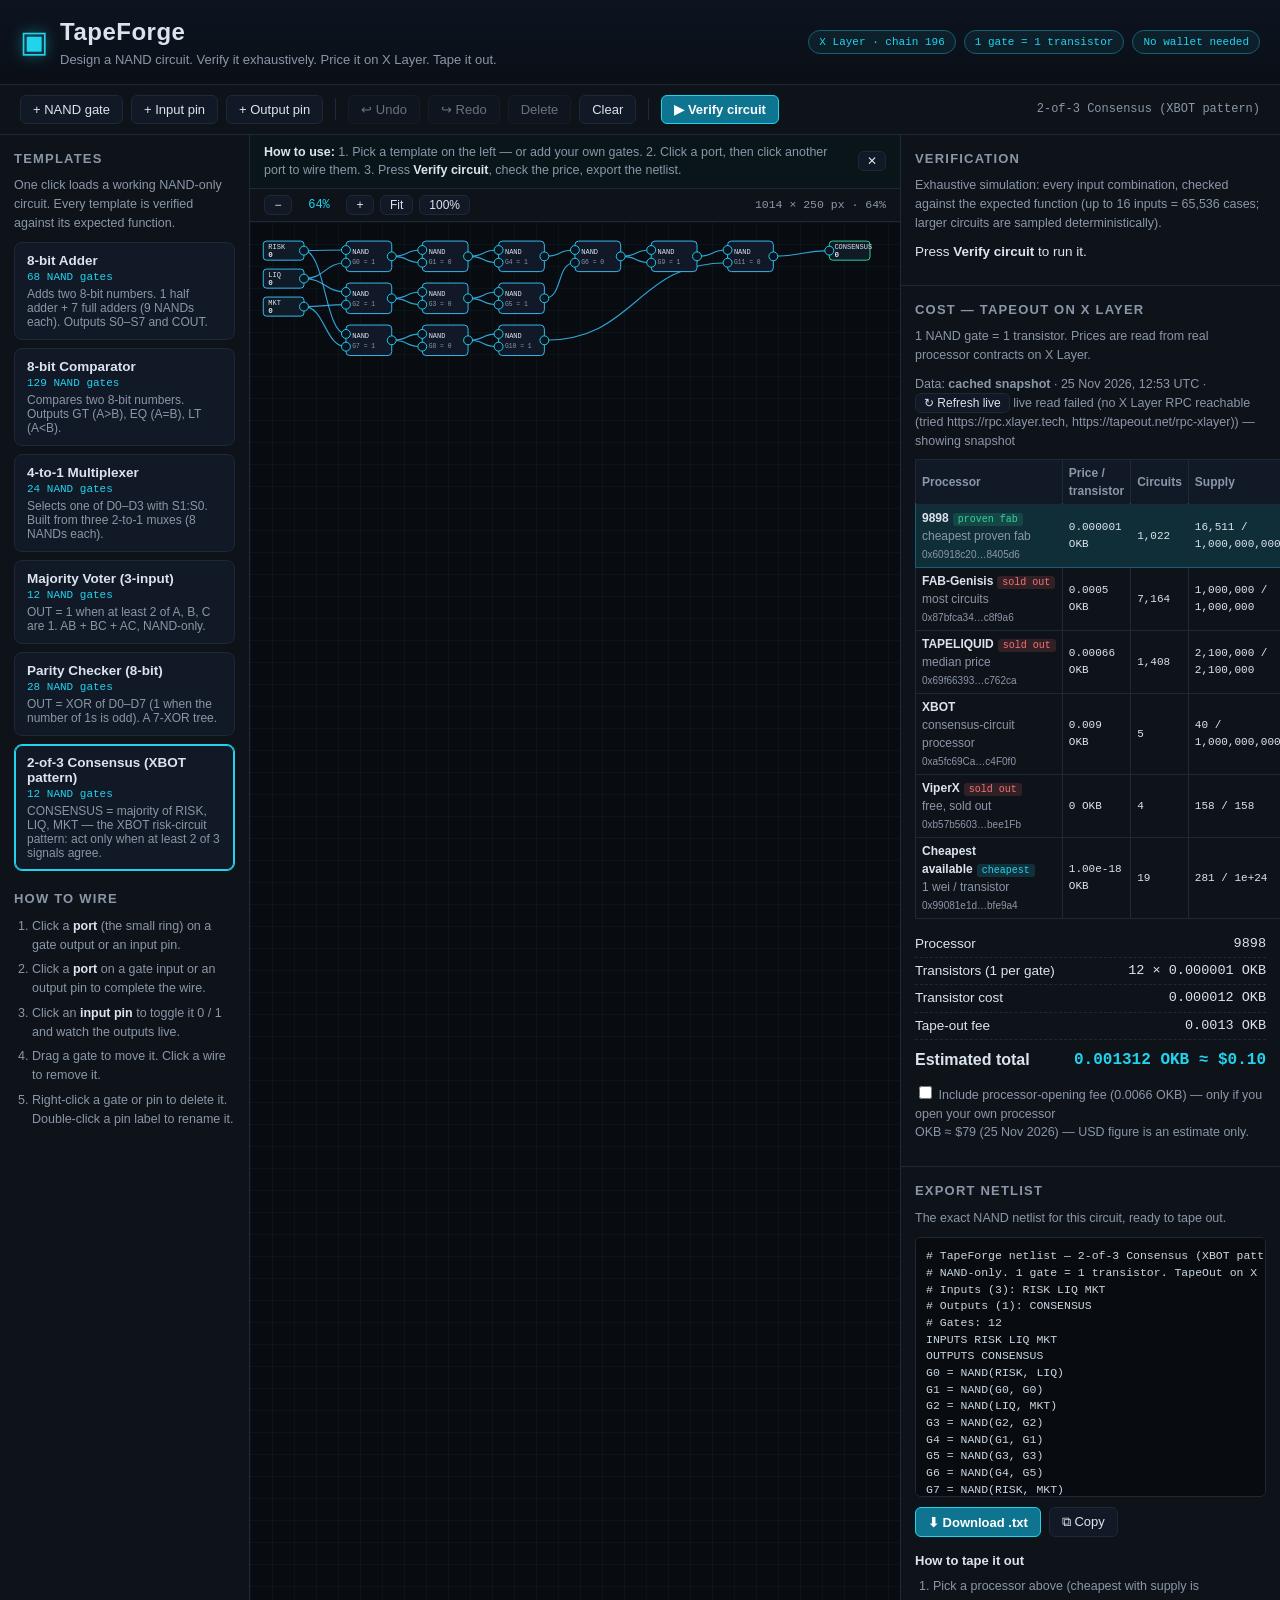
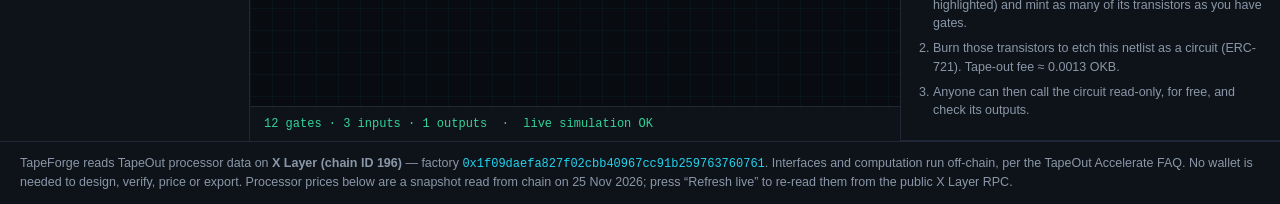
==== index.html @ 0285b3eb "TapeForge: visual NAND circuit designer for TapeOut on X Layer - Visual gate-level NAND editor with " ====
<!DOCTYPE html>
<html lang="en">
<head>
<meta charset="utf-8">
<meta name="viewport" content="width=device-width, initial-scale=1">
<title>TapeForge — Visual NAND Circuit Designer for TapeOut on X Layer</title>
<link rel="stylesheet" href="style.css">
</head>
<body>
<header>
  <div class="brand">
    <div class="logo" aria-hidden="true">▣</div>
    <div>
      <h1>TapeForge</h1>
      <p class="tagline">Design a NAND circuit. Verify it exhaustively. Price it on X Layer. Tape it out.</p>
    </div>
  </div>
  <div class="badges">
    <span class="badge">X Layer · chain 196</span>
    <span class="badge">1 gate = 1 transistor</span>
    <span class="badge">No wallet needed</span>
  </div>
</header>

<div id="toolbar" role="toolbar" aria-label="Editor actions">
  <button id="btn-add-gate" title="Add a NAND gate to the canvas">+ NAND gate</button>
  <button id="btn-add-input" title="Add an input pin">+ Input pin</button>
  <button id="btn-add-output" title="Add an output pin">+ Output pin</button>
  <span class="sep"></span>
  <button id="btn-undo" title="Undo (Ctrl+Z)">↩ Undo</button>
  <button id="btn-redo" title="Redo (Ctrl+Y)">↪ Redo</button>
  <button id="btn-delete" title="Delete the selected gate or pin">Delete</button>
  <button id="btn-clear" title="Clear the whole circuit">Clear</button>
  <span class="sep"></span>
  <button id="btn-verify" class="primary" title="Simulate every input combination and check the outputs">▶ Verify circuit</button>
  <span id="circuit-name" title="Loaded template or custom circuit">Custom circuit</span>
</div>

<main>
  <aside id="templates" aria-label="Templates">
    <h2>Templates</h2>
    <p class="panel-note">One click loads a working NAND-only circuit. Every template is verified against its expected function.</p>
    <div id="template-list"></div>
    <h2>How to wire</h2>
    <ol class="howto">
      <li>Click a <b>port</b> (the small ring) on a gate output or an input pin.</li>
      <li>Click a <b>port</b> on a gate input or an output pin to complete the wire.</li>
      <li>Click an <b>input pin</b> to toggle it 0 / 1 and watch the outputs live.</li>
      <li>Drag a gate to move it. Click a wire to remove it.</li>
      <li>Right-click a gate or pin to delete it. Double-click a pin label to rename it.</li>
    </ol>
  </aside>

  <section id="editor-wrap" aria-label="Circuit editor">
    <div id="hint-bar">
      <span><b>How to use:</b> 1. Pick a template on the left — or add your own gates. 2. Click a port, then click another port to wire them. 3. Press <b>Verify circuit</b>, check the price, export the netlist.</span>
      <button id="hint-close" class="small" title="Hide this hint">✕</button>
    </div>
    <div id="canvas-bar">
      <div class="zoom" role="group" aria-label="Canvas zoom">
        <button id="btn-zoom-out" title="Zoom out">−</button>
        <span id="zoom-label" title="Current zoom">100%</span>
        <button id="btn-zoom-in" title="Zoom in">+</button>
        <button id="btn-zoom-fit" title="Fit the whole circuit in view">Fit</button>
        <button id="btn-zoom-100" title="Zoom to 100%">100%</button>
      </div>
      <span id="canvas-size" title="Canvas size in circuit units"></span>
    </div>
    <div id="canvas-scroll">
      <svg id="canvas" xmlns="http://www.w3.org/2000/svg"></svg>
    </div>
    <div id="live-status">—</div>
  </section>

  <aside id="side">
    <section class="panel" id="verify-panel" aria-label="Verification results">
      <h2>Verification</h2>
      <p class="panel-note">Exhaustive simulation: every input combination, checked against the expected function (up to 16 inputs = 65,536 cases; larger circuits are sampled deterministically).</p>
      <div id="verify-summary">Press <b>Verify circuit</b> to run it.</div>
      <div id="verify-table-wrap"></div>
    </section>

    <section class="panel" id="cost-panel" aria-label="Cost estimator">
      <h2>Cost — TapeOut on X Layer</h2>
      <p class="panel-note">1 NAND gate = 1 transistor. Prices are read from real processor contracts on X Layer.</p>
      <div id="data-source">Data: <b>cached snapshot</b> · <span id="snapshot-date">25 Nov 2026, 12:53 UTC</span> · <button id="btn-refresh" class="small">↻ Refresh live</button> <span id="refresh-status"></span></div>
      <table id="processor-table">
        <thead><tr><th>Processor</th><th>Price / transistor</th><th>Circuits</th><th>Supply</th></tr></thead>
        <tbody id="processor-body"></tbody>
      </table>
      <div id="cost-breakdown"></div>
      <label class="check"><input type="checkbox" id="chk-open-fee"> Include processor-opening fee (0.0066 OKB) — only if you open your own processor</label>
      <p class="panel-note" id="okb-note">OKB ≈ $79 (25 Nov 2026) — USD figure is an estimate only.</p>
    </section>

    <section class="panel" id="export-panel" aria-label="Netlist export">
      <h2>Export netlist</h2>
      <p class="panel-note">The exact NAND netlist for this circuit, ready to tape out.</p>
      <pre id="netlist-view"></pre>
      <div class="btn-row">
        <button id="btn-download" class="primary">⬇ Download .txt</button>
        <button id="btn-copy">⧉ Copy</button>
      </div>
      <h3>How to tape it out</h3>
      <ol class="howto">
        <li>Pick a processor above (cheapest with supply is highlighted) and mint as many of its transistors as you have gates.</li>
        <li>Burn those transistors to etch this netlist as a circuit (ERC-721). Tape-out fee ≈ 0.0013 OKB.</li>
        <li>Anyone can then call the circuit read-only, for free, and check its outputs.</li>
      </ol>
    </section>
  </aside>
</main>

<footer>
  <p>TapeForge reads TapeOut processor data on <b>X Layer (chain ID 196)</b> — factory <code>0x1f09daefa827f02cbb40967cc91b259763760761</code>.
  Interfaces and computation run off-chain, per the TapeOut Accelerate FAQ. No wallet is needed to design, verify, price or export.
  Processor prices below are a snapshot read from chain on 25 Nov 2026; press “Refresh live” to re-read them from the public X Layer RPC.</p>
</footer>

<script src="circuit.js"></script>
<script src="app.js"></script>
</body>
</html>
---- style.css ----
/* TapeForge — dark "chip fab" aesthetic. No external fonts or assets. */
:root {
  --bg: #07090c;
  --panel: #0e1319;
  --panel-2: #111826;
  --border: #1e2836;
  --text: #dbe4ee;
  --muted: #8a97a8;
  --cyan: #22d3ee;
  --cyan-dim: #155e75;
  --green: #34d399;
  --red: #f87171;
  --amber: #fbbf24;
  --mono: ui-monospace, "SF Mono", "Cascadia Mono", Menlo, Consolas, monospace;
}
* { box-sizing: border-box; }
html, body { margin: 0; padding: 0; }
body {
  background: var(--bg);
  color: var(--text);
  font: 14px/1.5 -apple-system, "Segoe UI", Roboto, Helvetica, Arial, sans-serif;
  min-height: 100vh;
  display: flex;
  flex-direction: column;
}
code { font-family: var(--mono); font-size: 12px; color: var(--cyan); }

/* ---------- header ---------- */
header {
  display: flex; justify-content: space-between; align-items: center;
  gap: 16px; flex-wrap: wrap;
  padding: 14px 20px;
  background: linear-gradient(180deg, #0d1420, #0a0f16);
  border-bottom: 1px solid var(--border);
}
.brand { display: flex; align-items: center; gap: 12px; }
.logo {
  font-size: 30px; line-height: 1; color: var(--cyan);
  text-shadow: 0 0 14px rgba(34, 211, 238, .55);
}
header h1 { margin: 0; font-size: 24px; letter-spacing: .5px; }
.tagline { margin: 0; color: var(--muted); font-size: 13px; }
.badges { display: flex; gap: 8px; flex-wrap: wrap; }
.badge {
  font-family: var(--mono); font-size: 11px; color: var(--cyan);
  border: 1px solid var(--cyan-dim); border-radius: 999px;
  padding: 3px 10px; background: rgba(34, 211, 238, .07); white-space: nowrap;
}

/* ---------- toolbar ---------- */
#toolbar {
  display: flex; align-items: center; gap: 8px; flex-wrap: wrap;
  padding: 10px 20px; background: var(--panel); border-bottom: 1px solid var(--border);
}
#toolbar .sep { width: 1px; height: 22px; background: var(--border); margin: 0 4px; }
#circuit-name {
  margin-left: auto; font-family: var(--mono); font-size: 12px; color: var(--muted);
}
button {
  background: var(--panel-2); color: var(--text);
  border: 1px solid var(--border); border-radius: 6px;
  padding: 6px 12px; font-size: 13px; cursor: pointer;
}
button:hover:not(:disabled) { border-color: var(--cyan-dim); color: #fff; }
button:disabled { opacity: .45; cursor: default; }
button.primary { background: #0e7490; border-color: #22d3ee; color: #fff; font-weight: 600; }
button.primary:hover { background: #0891b2; }
button.small { padding: 2px 8px; font-size: 12px; }
button.danger { border-color: #7f1d1d; color: var(--red); }

/* ---------- layout ---------- */
main {
  flex: 1; display: grid;
  grid-template-columns: 250px minmax(0, 1fr) 380px;
  gap: 0; min-height: 0;
}
aside, #editor-wrap { min-height: 0; }
#templates {
  border-right: 1px solid var(--border); background: var(--panel);
  padding: 14px; overflow-y: auto;
}
#side {
  border-left: 1px solid var(--border); background: var(--panel);
  overflow-y: auto; display: flex; flex-direction: column;
}
#editor-wrap { display: flex; flex-direction: column; min-width: 0; }
h2 { font-size: 13px; text-transform: uppercase; letter-spacing: 1.2px; color: var(--muted); margin: 0 0 8px; }
h3 { font-size: 13px; margin: 14px 0 6px; color: var(--text); }
.panel { padding: 14px; border-bottom: 1px solid var(--border); }
.panel-note { color: var(--muted); font-size: 12.5px; margin: 0 0 10px; }

/* ---------- templates ---------- */
#template-list { display: flex; flex-direction: column; gap: 8px; margin-bottom: 18px; }
.tpl {
  text-align: left; padding: 10px 12px; border-radius: 8px;
  background: var(--panel-2); border: 1px solid var(--border);
}
.tpl:hover { border-color: var(--cyan-dim); }
.tpl.active { border-color: var(--cyan); box-shadow: 0 0 0 1px var(--cyan) inset; }
.tpl b { display: block; font-size: 13.5px; }
.tpl .gates { font-family: var(--mono); font-size: 11px; color: var(--cyan); }
.tpl p { margin: 4px 0 0; font-size: 12px; color: var(--muted); }
.howto { margin: 0; padding-left: 18px; color: var(--muted); font-size: 12.5px; }
.howto li { margin-bottom: 6px; }
.howto b { color: var(--text); }

/* ---------- editor canvas ---------- */
#hint-bar {
  display: flex; align-items: center; gap: 10px;
  padding: 8px 14px; font-size: 12.5px; color: var(--muted);
  background: rgba(34, 211, 238, .06); border-bottom: 1px solid var(--border);
}
#hint-bar[hidden] { display: none; }
#hint-bar b { color: var(--text); }
#hint-bar span { flex: 1; min-width: 0; }
#hint-close { flex: none; }
#canvas-bar {
  display: flex; align-items: center; justify-content: space-between; gap: 10px;
  padding: 6px 14px; background: var(--panel); border-bottom: 1px solid var(--border);
}
#canvas-bar .zoom { display: flex; align-items: center; gap: 6px; }
#canvas-bar .zoom button { padding: 2px 9px; font-size: 12px; min-width: 28px; }
#zoom-label {
  font-family: var(--mono); font-size: 12px; color: var(--cyan);
  min-width: 42px; text-align: center;
}
#canvas-size { font-family: var(--mono); font-size: 11.5px; color: var(--muted); white-space: nowrap; }
#canvas-scroll {
  flex: 1; overflow: auto; min-height: 320px;
  background-color: #080b0f;
  background-image:
    linear-gradient(rgba(34, 211, 238, .05) 1px, transparent 1px),
    linear-gradient(90deg, rgba(34, 211, 238, .05) 1px, transparent 1px);
  background-size: 22px 22px;
}
#canvas { display: block; }
#live-status {
  padding: 8px 14px; border-top: 1px solid var(--border);
  font-family: var(--mono); font-size: 12px; color: var(--muted);
  background: var(--panel);
}
#live-status .warn { color: var(--amber); }
#live-status .err { color: var(--red); }
#live-status .ok { color: var(--green); }

/* SVG nodes */
.gate rect.body { fill: #111827; stroke: #38bdf8; stroke-width: 1.5; }
.gate.selected rect.body { stroke: var(--amber); stroke-width: 2.5; }
.gate text { fill: var(--text); font: 11px var(--mono); pointer-events: none; }
.gate text.idx { fill: var(--muted); font-size: 10px; }
.pin rect.body { fill: #0f1b26; stroke: #38bdf8; stroke-width: 1.5; }
.pin.out rect.body { stroke: #34d399; }
.pin text { fill: var(--text); font: 11px var(--mono); pointer-events: none; }
.pin text.val { font-size: 12px; font-weight: 700; }
.port { fill: #0b1220; stroke: var(--cyan); stroke-width: 1.5; cursor: crosshair; }
.port.target-ok { stroke: var(--green); stroke-width: 2.5; }
.port.source { fill: var(--cyan); }
.wire { fill: none; stroke: #38bdf8; stroke-width: 1.8; opacity: .85; }
.wire:hover { stroke: var(--amber); }
.wire-hit { fill: none; stroke: transparent; stroke-width: 12; cursor: pointer; }
.wire-pending { fill: none; stroke: var(--amber); stroke-width: 1.8; stroke-dasharray: 6 4; }

/* ---------- verify ---------- */
#verify-summary { font-size: 13.5px; margin-bottom: 8px; }
#verify-summary .pass { color: var(--green); font-weight: 700; }
#verify-summary .fail { color: var(--red); font-weight: 700; }
#verify-table-wrap { max-height: 300px; overflow: auto; }
#verify-table-wrap table { width: auto; min-width: 100%; }
#verify-table-wrap th, #verify-table-wrap td { white-space: nowrap; }
table { border-collapse: collapse; width: 100%; font-size: 12px; }
th, td { border: 1px solid var(--border); padding: 4px 6px; text-align: left; }
th { background: var(--panel-2); color: var(--muted); font-weight: 600; position: sticky; top: 0; }
td.mono, th.mono { font-family: var(--mono); }
td.pass { color: var(--green); }
td.fail { color: var(--red); font-weight: 700; }

/* ---------- cost ---------- */
#data-source { font-size: 12.5px; color: var(--muted); margin-bottom: 8px; }
#data-source b.live { color: var(--green); }
#processor-table td, #processor-table th { font-size: 12px; }
#processor-table tbody tr { cursor: pointer; }
#processor-table tbody tr:hover { background: rgba(34, 211, 238, .06); }
#processor-table tbody tr.selected { background: rgba(34, 211, 238, .14); outline: 1px solid var(--cyan-dim); }
#processor-table td.mono { font-family: var(--mono); font-size: 11px; }
.tag {
  font-size: 10px; font-family: var(--mono); border-radius: 3px; padding: 1px 5px;
  background: rgba(52, 211, 153, .15); color: var(--green); margin-left: 4px; white-space: nowrap;
}
.tag.soldout { background: rgba(248, 113, 113, .15); color: var(--red); }
.tag.cheapest { background: rgba(34, 211, 238, .15); color: var(--cyan); }
#cost-breakdown { margin-top: 12px; font-size: 13.5px; }
#cost-breakdown .row { display: flex; justify-content: space-between; padding: 3px 0; border-bottom: 1px dashed var(--border); }
#cost-breakdown .row.total { font-weight: 700; font-size: 16px; border-bottom: none; padding-top: 8px; }
#cost-breakdown .row.total span:last-child { color: var(--cyan); font-family: var(--mono); }
#cost-breakdown .num { font-family: var(--mono); }
.check { display: block; font-size: 12.5px; color: var(--muted); margin-top: 8px; }

/* ---------- export ---------- */
#netlist-view {
  background: #080b0f; border: 1px solid var(--border); border-radius: 6px;
  padding: 10px; font-family: var(--mono); font-size: 11.5px; line-height: 1.45;
  max-height: 260px; overflow: auto; white-space: pre; margin: 0 0 10px; color: #c9d6e3;
}
.btn-row { display: flex; gap: 8px; }

/* ---------- footer ---------- */
footer {
  border-top: 1px solid var(--border); background: var(--panel);
  padding: 12px 20px; color: var(--muted); font-size: 12.5px;
}
footer p { margin: 0; }

@media (max-width: 1240px) {
  main { grid-template-columns: 220px minmax(0, 1fr); }
  #side {
    grid-column: 1 / -1; border-left: none; border-top: 1px solid var(--border);
    display: grid; grid-template-columns: repeat(auto-fit, minmax(340px, 1fr));
    overflow-y: visible;
  }
}
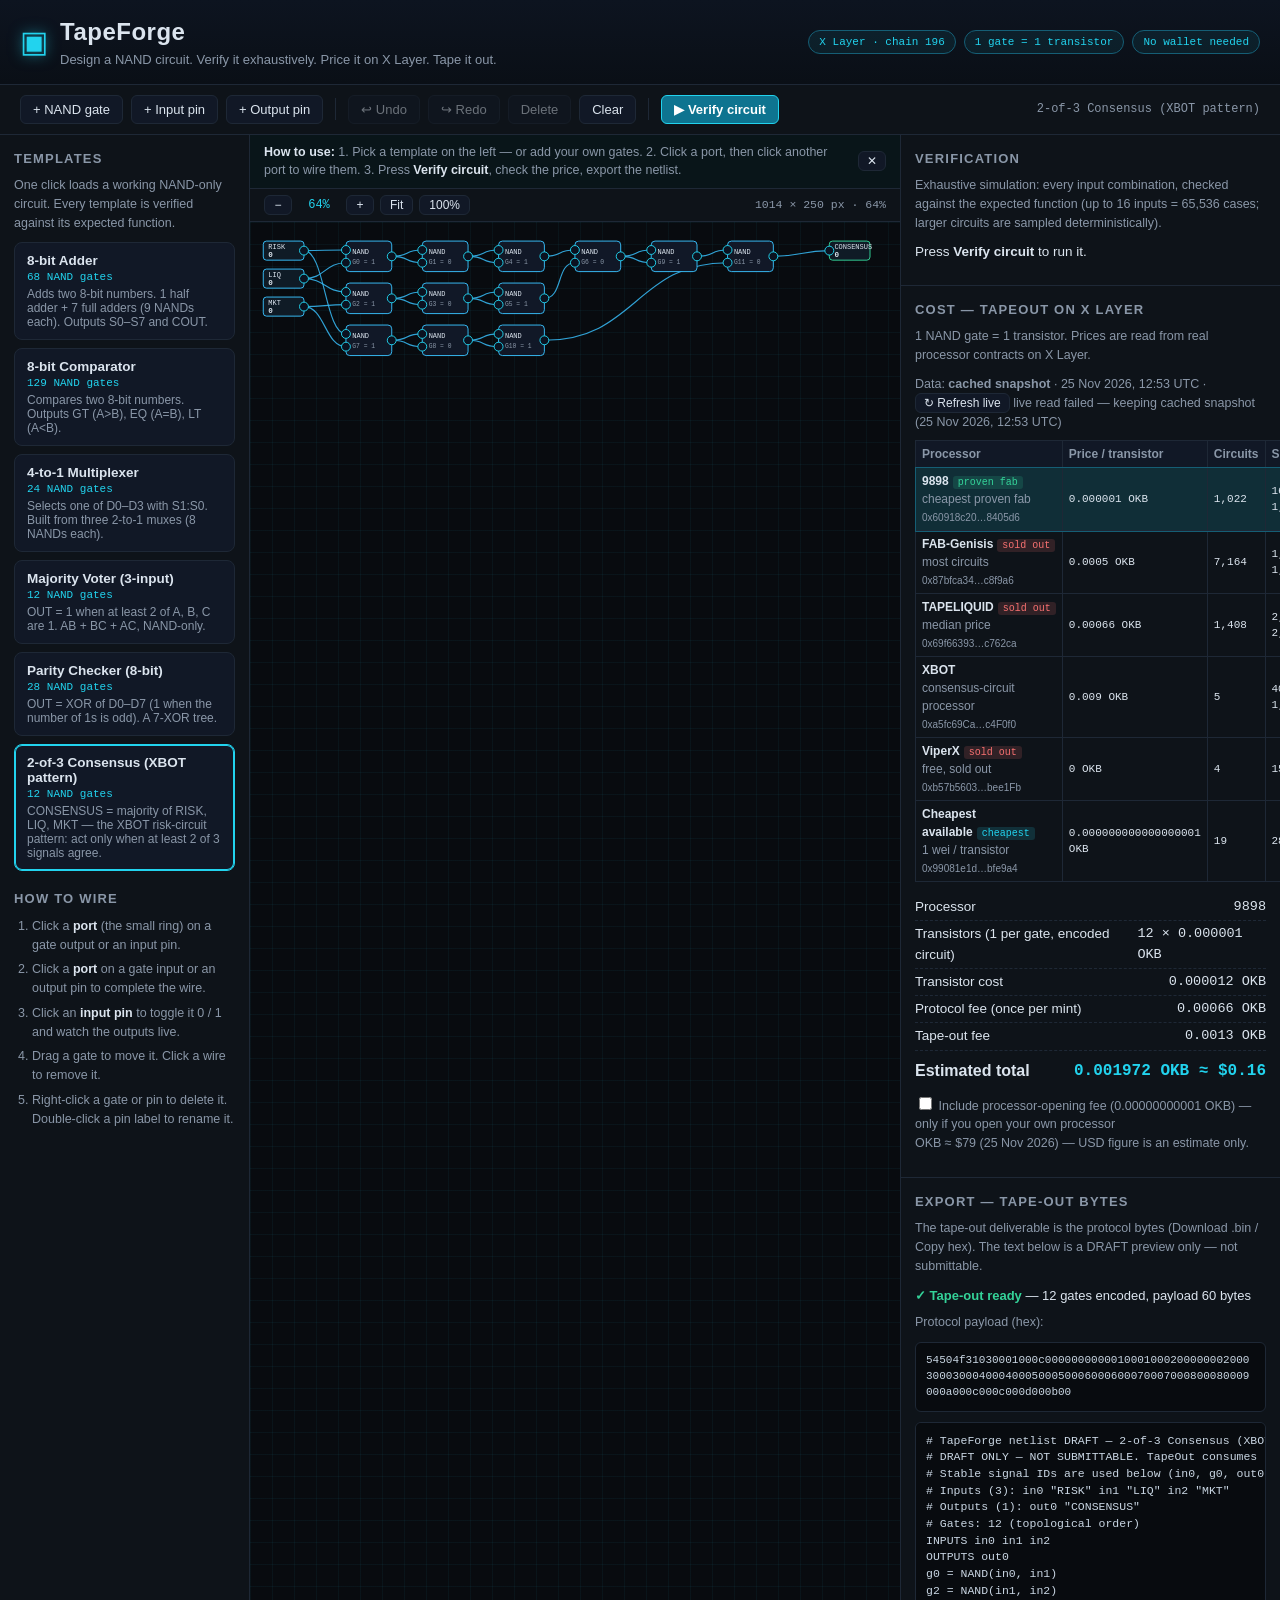
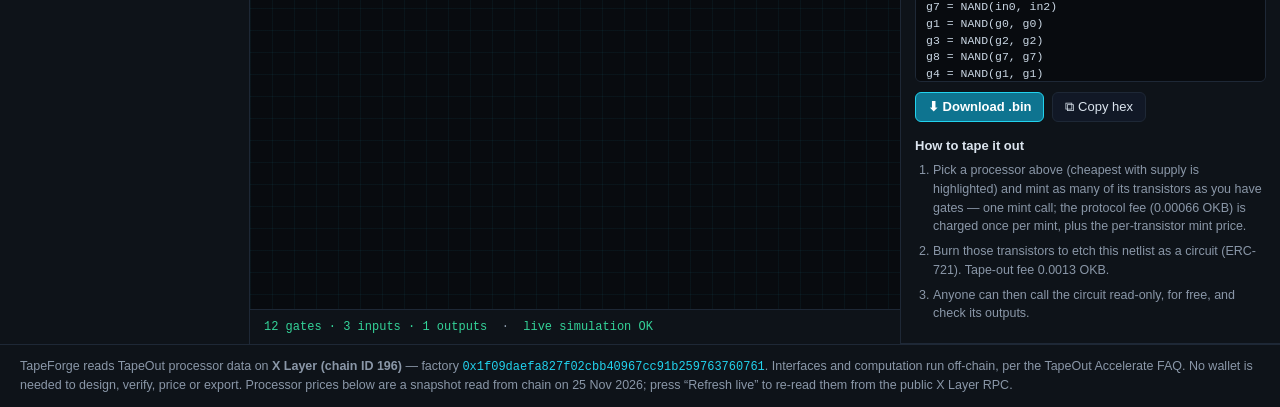
==== commit 8b1e8583: "Audit fix (2026-11-25): decoded TapeOut payload is the circuit Verify checks, Export delivers, Cost " ====
--- a/index.html
+++ b/index.html
@@ -89,22 +89,25 @@
         <tbody id="processor-body"></tbody>
       </table>
       <div id="cost-breakdown"></div>
-      <label class="check"><input type="checkbox" id="chk-open-fee"> Include processor-opening fee (0.0066 OKB) — only if you open your own processor</label>
+      <label class="check"><input type="checkbox" id="chk-open-fee"> <span id="lbl-open-fee-text">Include processor-opening fee — only if you open your own processor</span></label>
       <p class="panel-note" id="okb-note">OKB ≈ $79 (25 Nov 2026) — USD figure is an estimate only.</p>
     </section>
 
-    <section class="panel" id="export-panel" aria-label="Netlist export">
-      <h2>Export netlist</h2>
-      <p class="panel-note">The exact NAND netlist for this circuit, ready to tape out.</p>
+    <section class="panel" id="export-panel" aria-label="Tape-out export">
+      <h2>Export — tape-out bytes</h2>
+      <p class="panel-note">The tape-out deliverable is the protocol bytes (Download .bin / Copy hex). The text below is a DRAFT preview only — not submittable.</p>
+      <div id="export-status"></div>
+      <p class="panel-note">Protocol payload (hex):</p>
+      <pre id="payload-hex"></pre>
       <pre id="netlist-view"></pre>
       <div class="btn-row">
-        <button id="btn-download" class="primary">⬇ Download .txt</button>
-        <button id="btn-copy">⧉ Copy</button>
+        <button id="btn-download" class="primary">⬇ Download .bin</button>
+        <button id="btn-copy">⧉ Copy hex</button>
       </div>
       <h3>How to tape it out</h3>
       <ol class="howto">
-        <li>Pick a processor above (cheapest with supply is highlighted) and mint as many of its transistors as you have gates.</li>
-        <li>Burn those transistors to etch this netlist as a circuit (ERC-721). Tape-out fee ≈ 0.0013 OKB.</li>
+        <li>Pick a processor above (cheapest with supply is highlighted) and mint as many of its transistors as you have gates — one mint call; the protocol fee (0.00066 OKB) is charged once per mint, plus the per-transistor mint price.</li>
+        <li>Burn those transistors to etch this netlist as a circuit (ERC-721). Tape-out fee 0.0013 OKB.</li>
         <li>Anyone can then call the circuit read-only, for free, and check its outputs.</li>
       </ol>
     </section>
--- a/style.css
+++ b/style.css
@@ -196,6 +196,15 @@
 .check { display: block; font-size: 12.5px; color: var(--muted); margin-top: 8px; }
 
 /* ---------- export ---------- */
+#export-status { font-size: 13px; margin-bottom: 8px; }
+#export-status .pass { color: var(--green); font-weight: 700; }
+#export-status .fail { color: var(--red); font-weight: 700; }
+#payload-hex {
+  background: #080b0f; border: 1px solid var(--border); border-radius: 6px;
+  padding: 10px; font-family: var(--mono); font-size: 11px; line-height: 1.45;
+  max-height: 120px; overflow: auto; white-space: pre-wrap; word-break: break-all;
+  margin: 0 0 10px; color: #c9d6e3;
+}
 #netlist-view {
   background: #080b0f; border: 1px solid var(--border); border-radius: 6px;
   padding: 10px; font-family: var(--mono); font-size: 11.5px; line-height: 1.45;
